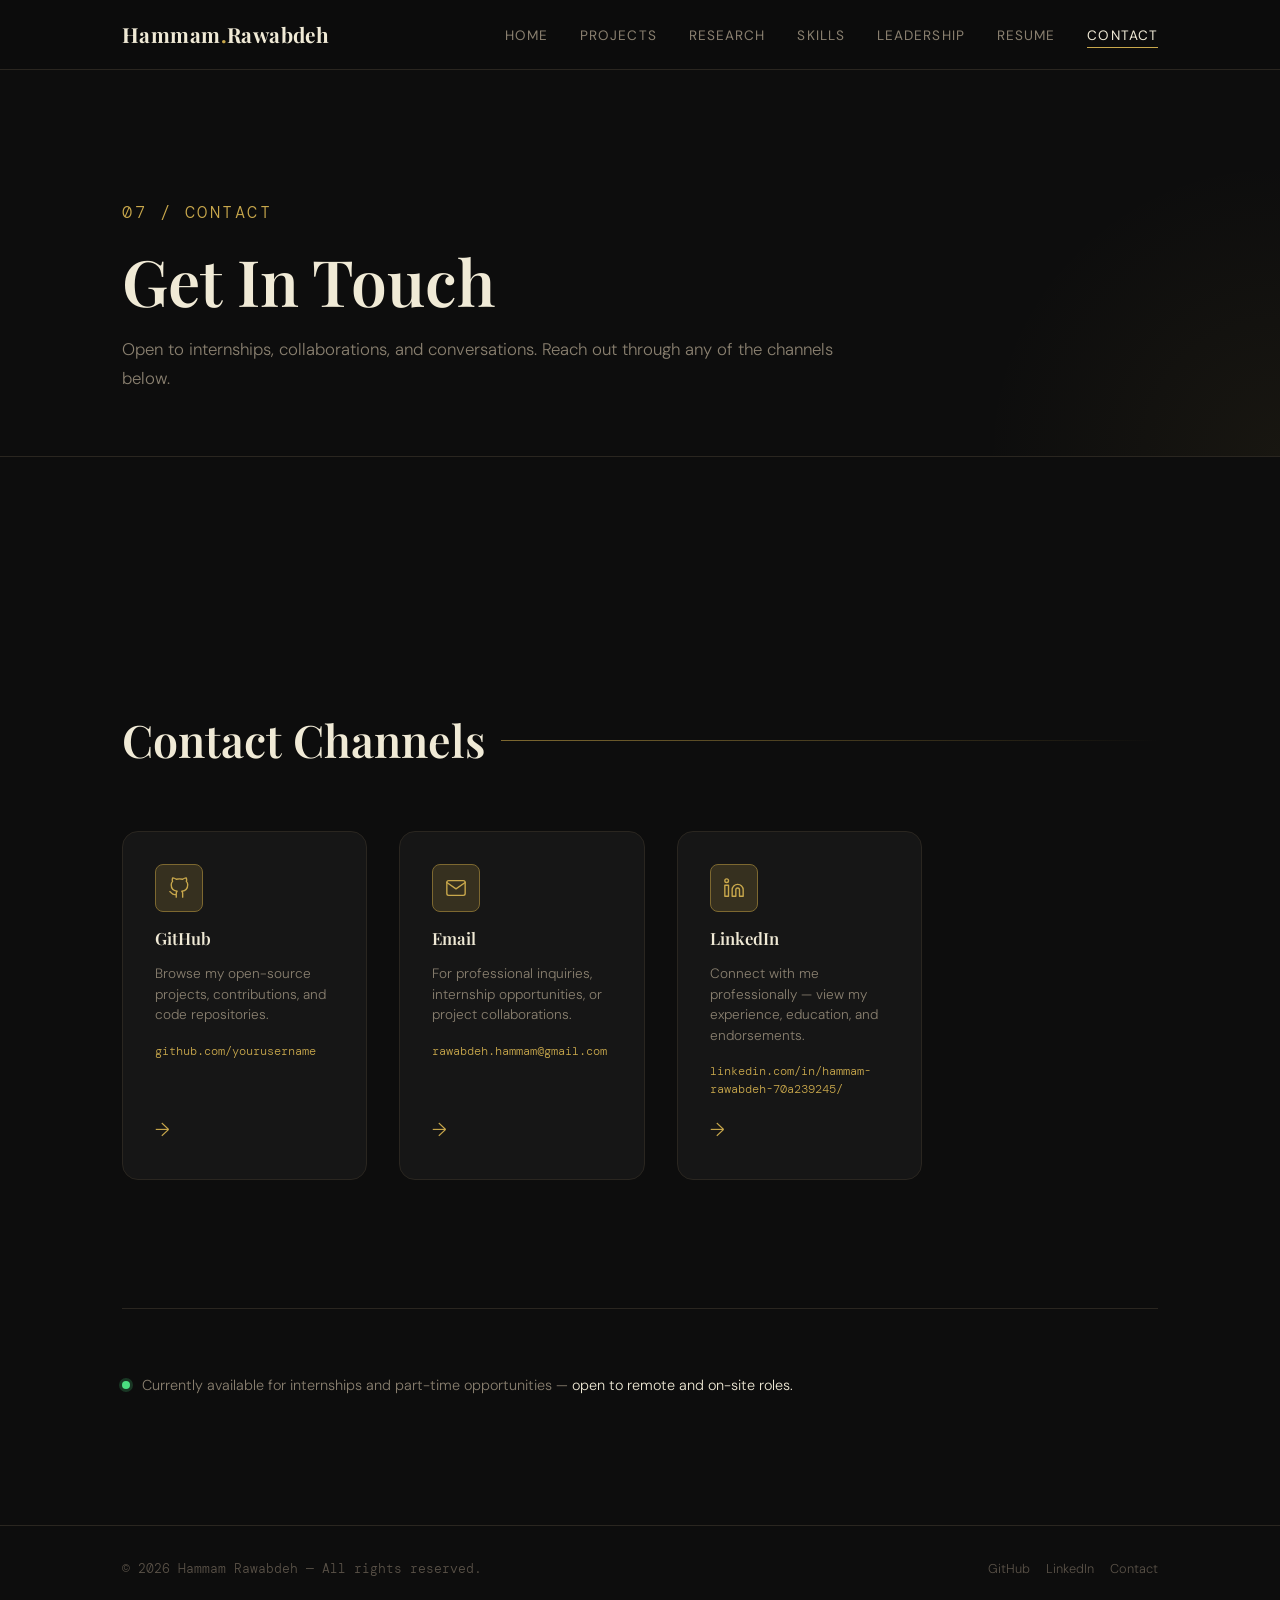
==== contact.html @ f1d35448 "the initial website with place holders" ====
<!DOCTYPE html>
<html lang="en">
<head>
  <!-- ============================================================
       contact.html — Contact Page
       Displays links to GitHub, Email, and LinkedIn using
       styled card components with SVG icons.
       ============================================================ -->
  <meta charset="UTF-8" />
  <meta name="viewport" content="width=device-width, initial-scale=1.0" />
  <meta name="description" content="Contact [Hammam Rawabdeh] — GitHub, Email, LinkedIn." />
  <title>Contact — Hammam Rawabdeh</title>

  <link rel="stylesheet" href="css/styles.css" />
</head>
<body>

  <div id="progress-bar" aria-hidden="true"></div>

  <!-- ============================================================
       NAVIGATION BAR
       ============================================================ -->
  <nav class="navbar" role="navigation" aria-label="Main navigation">
    <div class="container">
        <a href="index.html" class="nav-logo">Hammam<span>.</span>Rawabdeh</a>
      <ul class="nav-links" role="list">
        <li><a href="index.html">Home</a></li>
        <li><a href="projects.html">Projects</a></li>
        <li><a href="research.html">Research</a></li>
        <li><a href="skills.html">Skills</a></li>
        <li><a href="leadership.html">Leadership</a></li>
        <li><a href="resume.html">Resume</a></li>
        <li><a href="contact.html">Contact</a></li>
      </ul>
      <button class="nav-toggle" aria-label="Toggle navigation menu" aria-expanded="false">
        <span></span><span></span><span></span>
      </button>
    </div>
  </nav>

  <main>

    <!-- ----------------------------------------------------------
         PAGE HERO BANNER
    ---------------------------------------------------------- -->
    <header class="page-hero">
      <div class="container">
        <p class="label fade-in">07 / Contact</p>
        <h1 class="fade-in">Get In Touch</h1>
        <p class="fade-in">
          Open to internships, collaborations, and conversations.
          Reach out through any of the channels below.
        </p>
      </div>
    </header>

    <!-- ----------------------------------------------------------
         CONTACT LINKS SECTION
         Each platform is a styled card link (.contact-card).
         Cards include: icon, name, description, and arrow indicator.
    ---------------------------------------------------------- -->
    <section class="page-section" aria-labelledby="contact-heading">
      <div class="container">

        <div class="section-heading">
          <h2 id="contact-heading">Contact Channels</h2>
        </div>

        <div class="contact-grid">

          <!-- ================================================
               GITHUB CARD
               Replace href with your GitHub profile URL.
               ================================================ -->
          <a
            href="https://github.com/yourusername"
            class="contact-card fade-in"
            aria-label="Visit my GitHub profile"
            target="_blank"
            rel="noopener noreferrer"
          >
            <!-- GitHub SVG Icon -->
            <div class="contact-icon" aria-hidden="true">
              <svg width="22" height="22" viewBox="0 0 24 24" fill="none" stroke="currentColor" stroke-width="1.5" stroke-linecap="round" stroke-linejoin="round">
                <path d="M9 19c-5 1.5-5-2.5-7-3m14 6v-3.87a3.37 3.37 0 00-.94-2.61c3.14-.35 6.44-1.54 6.44-7A5.44 5.44 0 0020 4.77 5.07 5.07 0 0019.91 1S18.73.65 16 2.48a13.38 13.38 0 00-7 0C6.27.65 5.09 1 5.09 1A5.07 5.07 0 005 4.77a5.44 5.44 0 00-1.5 3.78c0 5.42 3.3 6.61 6.44 7A3.37 3.37 0 009 18.13V22"/>
              </svg>
            </div>

            <h3>GitHub</h3>
            <p>Browse my open-source projects, contributions, and code repositories.</p>
            <p style="font-family: var(--font-mono); font-size: 0.75rem; color: var(--color-accent);">
              github.com/yourusername
            </p>

            <!-- Arrow indicator -->
            <div class="contact-arrow" aria-hidden="true">→</div>

          </a>
          <!-- END GITHUB CARD -->

          <!-- ================================================
               EMAIL CARD
               Replace href with your actual email address.
               ================================================ -->
          <a
            href="mailto:rawabdeh.hammam@gmail.com"
            class="contact-card fade-in"
            aria-label="Send me an email"
          >
            <!-- Email SVG Icon -->
            <div class="contact-icon" aria-hidden="true">
              <svg width="22" height="22" viewBox="0 0 24 24" fill="none" stroke="currentColor" stroke-width="1.5" stroke-linecap="round" stroke-linejoin="round">
                <path d="M4 4h16c1.1 0 2 .9 2 2v12c0 1.1-.9 2-2 2H4c-1.1 0-2-.9-2-2V6c0-1.1.9-2 2-2z"/>
                <polyline points="22,6 12,13 2,6"/>
              </svg>
            </div>

            <h3>Email</h3>
            <p>For professional inquiries, internship opportunities, or project collaborations.</p>
            <p style="font-family: var(--font-mono); font-size: 0.75rem; color: var(--color-accent);">
                rawabdeh.hammam@gmail.com
            </p>

            <div class="contact-arrow" aria-hidden="true">→</div>

          </a>
          <!-- END EMAIL CARD -->

          <!-- ================================================
               LINKEDIN CARD
               Replace href with your LinkedIn profile URL.
               ================================================ -->
          <a
            href="https://www.linkedin.com/in/hammam-rawabdeh-70a239245/"
            class="contact-card fade-in"
            aria-label="Visit my LinkedIn profile"
            target="_blank"
            rel="noopener noreferrer"
          >
            <!-- LinkedIn SVG Icon -->
            <div class="contact-icon" aria-hidden="true">
              <svg width="22" height="22" viewBox="0 0 24 24" fill="none" stroke="currentColor" stroke-width="1.5" stroke-linecap="round" stroke-linejoin="round">
                <path d="M16 8a6 6 0 016 6v7h-4v-7a2 2 0 00-2-2 2 2 0 00-2 2v7h-4v-7a6 6 0 016-6z"/>
                <rect x="2" y="9" width="4" height="12"/>
                <circle cx="4" cy="4" r="2"/>
              </svg>
            </div>

            <h3>LinkedIn</h3>
            <p>Connect with me professionally — view my experience, education, and endorsements.</p>
            <p style="font-family: var(--font-mono); font-size: 0.75rem; color: var(--color-accent);">
                linkedin.com/in/hammam-rawabdeh-70a239245/
            </p>

            <div class="contact-arrow" aria-hidden="true">→</div>

          </a>
          <!-- END LINKEDIN CARD -->

        </div>
        <!-- END contact-grid -->

        <!-- ----------------------------------------------------------
             AVAILABILITY NOTE
             A brief status note below the contact cards.
        ---------------------------------------------------------- -->
        <div style="margin-top: var(--space-xxl); padding-top: var(--space-xl); border-top: var(--border);">
          <div class="fade-in" style="display:flex; align-items:center; gap: 0.75rem;">
            <!-- Green availability dot -->
            <span style="
              display: inline-block;
              width: 8px; height: 8px;
              border-radius: 50%;
              background: #4ade80;
              box-shadow: 0 0 0 3px rgba(74,222,128,.2);
            " aria-hidden="true"></span>
            <p style="max-width: none; margin: 0; color: var(--color-text-muted); font-size: 0.9rem;">
              Currently available for internships and part-time opportunities —
              <span style="color: var(--color-text);">open to remote and on-site roles.</span>
            </p>
          </div>
        </div>

      </div>
    </section>

  </main>

  <!-- ============================================================
       FOOTER
       ============================================================ -->
  <footer class="footer" role="contentinfo">
    <div class="container">
        <p class="footer-copy">&copy; <span class="footer-year"></span> Hammam Rawabdeh — All rights reserved.</p>
      <nav class="footer-links" aria-label="Footer navigation">
        <a href="https://github.com/yourusername" target="_blank" rel="noopener noreferrer">GitHub</a>
        <a href="https://www.linkedin.com/in/hammam-rawabdeh-70a239245/" target="_blank" rel="noopener noreferrer">LinkedIn</a>
        <a href="contact.html">Contact</a>
      </nav>
    </div>
  </footer>

  <script src="js/script.js"></script>
</body>
</html>
---- css/styles.css ----
/* ============================================================
   styles.css — Portfolio Website Stylesheet
   Aesthetic: Editorial / Refined — dark charcoal base,
   warm cream text, amber-gold accents.
   ============================================================ */

/* ----------------------------------------------------------
   1. GOOGLE FONTS IMPORT
   ---------------------------------------------------------- */
@import url('https://fonts.googleapis.com/css2?family=Playfair+Display:ital,wght@0,400;0,600;0,700;1,400&family=DM+Sans:wght@300;400;500&family=DM+Mono:wght@400;500&display=swap');

/* ----------------------------------------------------------
   2. CSS CUSTOM PROPERTIES (Design Tokens)
   ---------------------------------------------------------- */
:root {
  /* Colors */
  --color-bg:          #0d0d0d;      /* near-black background */
  --color-bg-card:     #161616;      /* slightly lighter card surface */
  --color-bg-subtle:   #1e1e1e;      /* borders, inputs, subtle panels */
  --color-text:        #f0ead6;      /* warm cream — primary text */
  --color-text-muted:  #8a8070;      /* muted warm grey */
  --color-text-dim:    #5a5248;      /* very dim text */
  --color-accent:      #c9a84c;      /* amber gold — primary accent */
  --color-accent-dim:  #7d6830;      /* dim gold for borders */
  --color-accent-glow: rgba(201,168,76,.18); /* glow effect */
  --color-white:       #ffffff;

  /* Typography */
  --font-display: 'Playfair Display', Georgia, serif;
  --font-body:    'DM Sans', sans-serif;
  --font-mono:    'DM Mono', 'Courier New', monospace;

  /* Spacing scale */
  --space-xs:  0.25rem;
  --space-sm:  0.5rem;
  --space-md:  1rem;
  --space-lg:  2rem;
  --space-xl:  4rem;
  --space-xxl: 8rem;

  /* Borders */
  --radius-sm:  4px;
  --radius-md:  8px;
  --radius-lg:  16px;
  --border:     1px solid #2a2620;

  /* Transitions */
  --transition: 0.25s ease;
  --transition-slow: 0.5s ease;

  /* Layout */
  --max-width: 1100px;
  --nav-height: 70px;
}

/* ----------------------------------------------------------
   3. RESET & BASE
   ---------------------------------------------------------- */
*, *::before, *::after {
  box-sizing: border-box;
  margin: 0;
  padding: 0;
}

html {
  scroll-behavior: smooth;
  font-size: 16px;
}

body {
  background-color: var(--color-bg);
  color: var(--color-text);
  font-family: var(--font-body);
  font-weight: 300;
  line-height: 1.7;
  -webkit-font-smoothing: antialiased;
  min-height: 100vh;
  display: flex;
  flex-direction: column;
}

/* Links */
a {
  color: var(--color-accent);
  text-decoration: none;
  transition: color var(--transition);
}
a:hover {
  color: var(--color-text);
}

/* Images */
img {
  max-width: 100%;
  display: block;
}

/* Lists */
ul, ol {
  list-style: none;
}

/* ----------------------------------------------------------
   4. TYPOGRAPHY UTILITIES
   ---------------------------------------------------------- */
h1, h2, h3, h4 {
  font-family: var(--font-display);
  font-weight: 600;
  line-height: 1.2;
  color: var(--color-text);
}

h1 { font-size: clamp(2.5rem, 5vw, 4.5rem); }
h2 { font-size: clamp(1.8rem, 3.5vw, 2.8rem); }
h3 { font-size: clamp(1.2rem, 2vw, 1.6rem); }
h4 { font-size: 1.1rem; }

p {
  color: var(--color-text-muted);
  max-width: 65ch;
}

/* Section-level heading with decorative line */
.section-heading {
  display: flex;
  align-items: center;
  gap: var(--space-md);
  margin-bottom: var(--space-xl);
}
.section-heading h2 {
  white-space: nowrap;
}
.section-heading::after {
  content: '';
  flex: 1;
  height: 1px;
  background: linear-gradient(to right, var(--color-accent-dim), transparent);
}

/* Mono label */
.label {
  font-family: var(--font-mono);
  font-size: 0.75rem;
  letter-spacing: 0.15em;
  text-transform: uppercase;
  color: var(--color-accent);
}

/* ----------------------------------------------------------
   5. LAYOUT UTILITIES
   ---------------------------------------------------------- */
.container {
  width: 100%;
  max-width: var(--max-width);
  margin: 0 auto;
  padding: 0 var(--space-lg);
}

main {
  flex: 1;
  padding-top: var(--nav-height); /* offset for fixed nav */
}

.page-section {
  padding: var(--space-xxl) 0;
}

/* ----------------------------------------------------------
   6. NAVIGATION BAR
   ---------------------------------------------------------- */
.navbar {
  position: fixed;
  top: 0;
  left: 0;
  right: 0;
  height: var(--nav-height);
  z-index: 1000;
  background: rgba(13,13,13,0.85);
  backdrop-filter: blur(16px);
  -webkit-backdrop-filter: blur(16px);
  border-bottom: var(--border);
  transition: background var(--transition);
}

.navbar .container {
  height: 100%;
  display: flex;
  align-items: center;
  justify-content: space-between;
}

/* Logo / Name */
.nav-logo {
  font-family: var(--font-display);
  font-size: 1.3rem;
  font-weight: 700;
  color: var(--color-text) !important;
  letter-spacing: 0.02em;
}
.nav-logo span {
  color: var(--color-accent);
}

/* Nav links list */
.nav-links {
  display: flex;
  align-items: center;
  gap: var(--space-lg);
}

.nav-links a {
  font-size: 0.85rem;
  font-weight: 400;
  letter-spacing: 0.08em;
  text-transform: uppercase;
  color: var(--color-text-muted);
  position: relative;
  padding-bottom: 2px;
  transition: color var(--transition);
}
.nav-links a::after {
  content: '';
  position: absolute;
  bottom: -2px;
  left: 0;
  width: 0;
  height: 1px;
  background: var(--color-accent);
  transition: width var(--transition);
}
.nav-links a:hover,
.nav-links a.active {
  color: var(--color-text);
}
.nav-links a:hover::after,
.nav-links a.active::after {
  width: 100%;
}

/* Hamburger (mobile) */
.nav-toggle {
  display: none;
  flex-direction: column;
  gap: 5px;
  cursor: pointer;
  padding: 4px;
  background: none;
  border: none;
}
.nav-toggle span {
  display: block;
  width: 24px;
  height: 1.5px;
  background: var(--color-text);
  transition: all var(--transition);
}
.nav-toggle.open span:nth-child(1) { transform: translateY(6.5px) rotate(45deg); }
.nav-toggle.open span:nth-child(2) { opacity: 0; }
.nav-toggle.open span:nth-child(3) { transform: translateY(-6.5px) rotate(-45deg); }

/* ----------------------------------------------------------
   7. FOOTER
   ---------------------------------------------------------- */
.footer {
  border-top: var(--border);
  padding: var(--space-lg) 0;
  background: var(--color-bg);
}

.footer .container {
  display: flex;
  align-items: center;
  justify-content: space-between;
  flex-wrap: wrap;
  gap: var(--space-md);
}

.footer-copy {
  font-size: 0.8rem;
  color: var(--color-text-dim);
  font-family: var(--font-mono);
}

.footer-links {
  display: flex;
  gap: var(--space-md);
}
.footer-links a {
  font-size: 0.8rem;
  color: var(--color-text-dim);
  transition: color var(--transition);
}
.footer-links a:hover {
  color: var(--color-accent);
}

/* ----------------------------------------------------------
   8. BUTTONS
   ---------------------------------------------------------- */
.btn {
  display: inline-flex;
  align-items: center;
  gap: 0.5rem;
  padding: 0.75rem 1.75rem;
  border-radius: var(--radius-sm);
  font-family: var(--font-body);
  font-size: 0.85rem;
  font-weight: 500;
  letter-spacing: 0.06em;
  text-transform: uppercase;
  cursor: pointer;
  transition: all var(--transition);
  border: 1px solid transparent;
  text-decoration: none;
}

/* Primary: filled gold */
.btn-primary {
  background: var(--color-accent);
  color: var(--color-bg);
  border-color: var(--color-accent);
}
.btn-primary:hover {
  background: transparent;
  color: var(--color-accent);
}

/* Secondary: outlined */
.btn-secondary {
  background: transparent;
  color: var(--color-text);
  border-color: #3a3530;
}
.btn-secondary:hover {
  border-color: var(--color-accent);
  color: var(--color-accent);
}

/* Ghost */
.btn-ghost {
  background: transparent;
  color: var(--color-accent);
  border-color: var(--color-accent-dim);
}
.btn-ghost:hover {
  background: var(--color-accent-glow);
  border-color: var(--color-accent);
}

/* ----------------------------------------------------------
   9. CARDS (shared project / experience card style)
   ---------------------------------------------------------- */
.card {
  background: var(--color-bg-card);
  border: var(--border);
  border-radius: var(--radius-lg);
  overflow: hidden;
  transition: border-color var(--transition), transform var(--transition);
}
.card:hover {
  border-color: var(--color-accent-dim);
  transform: translateY(-4px);
}

.card-body {
  padding: var(--space-lg);
}

/* ----------------------------------------------------------
   10. PAGE-SPECIFIC: HOME (index.html)
   ---------------------------------------------------------- */

/* Hero section */
.hero {
  min-height: calc(100vh - var(--nav-height));
  display: flex;
  align-items: center;
  position: relative;
  overflow: hidden;
}

/* Decorative background grid lines */
.hero::before {
  content: '';
  position: absolute;
  inset: 0;
  background-image:
    linear-gradient(rgba(201,168,76,.04) 1px, transparent 1px),
    linear-gradient(90deg, rgba(201,168,76,.04) 1px, transparent 1px);
  background-size: 60px 60px;
  pointer-events: none;
}

/* Radial glow behind name */
.hero::after {
  content: '';
  position: absolute;
  top: 30%;
  left: 50%;
  transform: translate(-50%, -50%);
  width: 600px;
  height: 600px;
  background: radial-gradient(circle, rgba(201,168,76,.07) 0%, transparent 70%);
  pointer-events: none;
}

.hero-content {
  position: relative;
  z-index: 1;
}

.hero-eyebrow {
  display: flex;
  align-items: center;
  gap: var(--space-md);
  margin-bottom: var(--space-lg);
}
.hero-eyebrow::before {
  content: '';
  display: block;
  width: 40px;
  height: 1px;
  background: var(--color-accent);
}

.hero-name {
  margin-bottom: var(--space-sm);
  letter-spacing: -0.02em;
}
/* Gold highlight on first name */
.hero-name .highlight {
  color: var(--color-accent);
  font-style: italic;
}

.hero-title {
  font-family: var(--font-body);
  font-size: clamp(1rem, 2vw, 1.25rem);
  font-weight: 300;
  color: var(--color-text-muted);
  margin-bottom: var(--space-sm);
}

.hero-meta {
  font-family: var(--font-mono);
  font-size: 0.8rem;
  color: var(--color-text-dim);
  letter-spacing: 0.05em;
  margin-bottom: var(--space-xl);
}
.hero-meta span {
  color: var(--color-accent-dim);
  margin: 0 0.5rem;
}

.hero-intro {
  margin-bottom: var(--space-xl);
  max-width: 50ch;
  font-size: 1.05rem;
  line-height: 1.8;
}

.hero-buttons {
  display: flex;
  flex-wrap: wrap;
  gap: var(--space-md);
}

/* Floating accent number */
.hero-number {
  position: absolute;
  right: 0;
  top: 50%;
  transform: translateY(-50%);
  font-family: var(--font-display);
  font-size: clamp(120px, 20vw, 220px);
  font-weight: 700;
  color: transparent;
  -webkit-text-stroke: 1px rgba(201,168,76,.08);
  user-select: none;
  pointer-events: none;
  line-height: 1;
}

/* ----------------------------------------------------------
   11. PAGE-SPECIFIC: PROJECTS (projects.html)
   ---------------------------------------------------------- */

.projects-grid {
  display: grid;
  grid-template-columns: repeat(auto-fill, minmax(320px, 1fr));
  gap: var(--space-lg);
}

/* Project card image */
.project-card .card-image {
  width: 100%;
  height: 200px;
  object-fit: cover;
  background: var(--color-bg-subtle);
  display: flex;
  align-items: center;
  justify-content: center;
  color: var(--color-text-dim);
  font-family: var(--font-mono);
  font-size: 0.75rem;
  letter-spacing: 0.1em;
}

/* Image placeholder when no image */
.project-card .img-placeholder {
  width: 100%;
  height: 200px;
  background: linear-gradient(135deg, #1a1a1a, #222);
  display: flex;
  align-items: center;
  justify-content: center;
  color: var(--color-text-dim);
  font-family: var(--font-mono);
  font-size: 0.7rem;
  letter-spacing: 0.1em;
  border-bottom: var(--border);
}

.project-card .card-body {
  display: flex;
  flex-direction: column;
  gap: var(--space-md);
}

.project-title {
  font-family: var(--font-display);
  font-size: 1.3rem;
  font-weight: 600;
}

.project-desc {
  font-size: 0.9rem;
  line-height: 1.7;
}

/* Tech stack chips */
.tech-stack {
  display: flex;
  flex-wrap: wrap;
  gap: var(--space-sm);
}
.tech-chip {
  font-family: var(--font-mono);
  font-size: 0.7rem;
  letter-spacing: 0.05em;
  padding: 3px 10px;
  background: var(--color-bg-subtle);
  border: 1px solid #2a2620;
  border-radius: 100px;
  color: var(--color-accent);
}

/* Video embed */
.project-video {
  width: 100%;
  aspect-ratio: 16/9;
  border-radius: var(--radius-md);
  overflow: hidden;
  border: var(--border);
}
.project-video iframe {
  width: 100%;
  height: 100%;
  border: none;
}

/* ----------------------------------------------------------
   12. PAGE-SPECIFIC: RESEARCH (research.html)
   ---------------------------------------------------------- */
.coming-soon-wrap {
  display: flex;
  flex-direction: column;
  align-items: center;
  justify-content: center;
  min-height: 60vh;
  text-align: center;
  gap: var(--space-lg);
}

.coming-soon-icon {
  font-size: 3rem;
  opacity: 0.3;
}

.coming-soon-wrap h2 {
  font-style: italic;
  color: var(--color-text-muted);
}

/* ----------------------------------------------------------
   13. PAGE-SPECIFIC: SKILLS (skills.html)
   ---------------------------------------------------------- */
.skills-grid {
  display: grid;
  grid-template-columns: repeat(auto-fill, minmax(280px, 1fr));
  gap: var(--space-lg);
}

/* Skill category card */
.skill-card {
  background: var(--color-bg-card);
  border: var(--border);
  border-radius: var(--radius-lg);
  padding: var(--space-lg);
  transition: border-color var(--transition);
}
.skill-card:hover {
  border-color: var(--color-accent-dim);
}

.skill-card-header {
  display: flex;
  align-items: center;
  gap: var(--space-sm);
  margin-bottom: var(--space-lg);
}
.skill-icon {
  width: 36px;
  height: 36px;
  background: var(--color-accent-glow);
  border: 1px solid var(--color-accent-dim);
  border-radius: var(--radius-sm);
  display: flex;
  align-items: center;
  justify-content: center;
  font-size: 1rem;
}
.skill-card h3 {
  font-size: 1rem;
  font-weight: 600;
  letter-spacing: 0.05em;
  text-transform: uppercase;
  font-family: var(--font-mono);
  color: var(--color-text);
}

/* Description list for skills */
.skills-dl dt {
  font-weight: 500;
  color: var(--color-text);
  font-size: 0.9rem;
  margin-top: var(--space-md);
}
.skills-dl dd {
  font-size: 0.8rem;
  color: var(--color-text-muted);
  padding-left: var(--space-md);
  border-left: 2px solid var(--color-accent-dim);
  margin-left: 0;
  margin-top: 2px;
  line-height: 1.5;
}

/* Certifications section */
.certs-section {
  margin-top: var(--space-xxl);
}

.certs-dl {
  display: grid;
  grid-template-columns: repeat(auto-fill, minmax(260px, 1fr));
  gap: var(--space-lg);
}
.certs-dl dt {
  font-family: var(--font-display);
  font-size: 1rem;
  color: var(--color-text);
  margin-bottom: var(--space-sm);
}
.certs-dl dd {
  margin: 0;
}
.cert-img {
  width: 100%;
  height: 160px;
  object-fit: cover;
  border-radius: var(--radius-md);
  border: var(--border);
  background: var(--color-bg-subtle);
  display: flex;
  align-items: center;
  justify-content: center;
  color: var(--color-text-dim);
  font-family: var(--font-mono);
  font-size: 0.7rem;
}

/* Cert image placeholder */
.cert-placeholder {
  width: 100%;
  height: 160px;
  background: var(--color-bg-subtle);
  border: var(--border);
  border-radius: var(--radius-md);
  display: flex;
  align-items: center;
  justify-content: center;
  color: var(--color-text-dim);
  font-family: var(--font-mono);
  font-size: 0.7rem;
  letter-spacing: 0.08em;
}

/* ----------------------------------------------------------
   14. PAGE-SPECIFIC: LEADERSHIP (leadership.html)
   ---------------------------------------------------------- */
.timeline {
  display: flex;
  flex-direction: column;
  gap: 0;
  position: relative;
  padding-left: 40px;
}

/* Vertical line */
.timeline::before {
  content: '';
  position: absolute;
  left: 7px;
  top: 8px;
  bottom: 8px;
  width: 1px;
  background: linear-gradient(to bottom, var(--color-accent), transparent);
}

.timeline-item {
  position: relative;
  padding-bottom: var(--space-xl);
}

/* Dot on the line */
.timeline-item::before {
  content: '';
  position: absolute;
  left: -36px;
  top: 8px;
  width: 10px;
  height: 10px;
  border-radius: 50%;
  background: var(--color-accent);
  border: 2px solid var(--color-bg);
  box-shadow: 0 0 0 2px var(--color-accent-dim);
}

.timeline-header {
  display: flex;
  flex-wrap: wrap;
  align-items: baseline;
  gap: var(--space-sm) var(--space-lg);
  margin-bottom: var(--space-sm);
}

.timeline-role {
  font-family: var(--font-display);
  font-size: 1.2rem;
  font-weight: 600;
}
.timeline-org {
  font-family: var(--font-mono);
  font-size: 0.75rem;
  color: var(--color-accent);
  letter-spacing: 0.08em;
}

.timeline-desc {
  font-size: 0.9rem;
  margin-bottom: var(--space-md);
}

.timeline-achievements {
  padding-left: var(--space-md);
}
.timeline-achievements li {
  font-size: 0.85rem;
  color: var(--color-text-muted);
  padding: 4px 0 4px var(--space-md);
  border-left: 2px solid var(--color-accent-dim);
  margin-bottom: var(--space-sm);
  position: relative;
}
.timeline-achievements li::before {
  content: '→';
  position: absolute;
  left: -14px;
  color: var(--color-accent);
  font-size: 0.7rem;
}

/* ----------------------------------------------------------
   15. PAGE-SPECIFIC: RESUME (resume.html)
   ---------------------------------------------------------- */
.resume-wrap {
  display: flex;
  flex-direction: column;
  align-items: center;
  justify-content: center;
  min-height: 60vh;
  text-align: center;
  gap: var(--space-lg);
}
.resume-wrap p {
  max-width: 45ch;
  text-align: center;
  margin: 0 auto;
}
.resume-icon {
  font-size: 4rem;
  opacity: 0.15;
  font-family: var(--font-mono);
  letter-spacing: -0.05em;
}

/* ----------------------------------------------------------
   16. PAGE-SPECIFIC: CONTACT (contact.html)
   ---------------------------------------------------------- */
.contact-grid {
  display: grid;
  grid-template-columns: repeat(auto-fill, minmax(240px, 1fr));
  gap: var(--space-lg);
  max-width: 800px;
}

.contact-card {
  background: var(--color-bg-card);
  border: var(--border);
  border-radius: var(--radius-lg);
  padding: var(--space-lg);
  display: flex;
  flex-direction: column;
  gap: var(--space-md);
  transition: border-color var(--transition), transform var(--transition);
  text-decoration: none;
}
.contact-card:hover {
  border-color: var(--color-accent);
  transform: translateY(-4px);
  color: inherit;
}

.contact-icon {
  width: 48px;
  height: 48px;
  border-radius: var(--radius-md);
  background: var(--color-accent-glow);
  border: 1px solid var(--color-accent-dim);
  display: flex;
  align-items: center;
  justify-content: center;
  font-size: 1.3rem;
}
.contact-card h3 {
  font-size: 1.05rem;
  font-family: var(--font-display);
}
.contact-card p {
  font-size: 0.85rem;
  max-width: none;
  line-height: 1.5;
}
.contact-arrow {
  font-size: 1.2rem;
  color: var(--color-accent);
  margin-top: auto;
  transition: transform var(--transition);
}
.contact-card:hover .contact-arrow {
  transform: translateX(4px);
}

/* ----------------------------------------------------------
   17. FADE-IN ANIMATION
   Used by JavaScript on page load (class added by JS)
   ---------------------------------------------------------- */
.fade-in {
  opacity: 0;
  transform: translateY(24px);
  transition: opacity 0.7s ease, transform 0.7s ease;
}
.fade-in.visible {
  opacity: 1;
  transform: translateY(0);
}

/* Stagger delays (applied by JS or directly) */
.fade-in:nth-child(1) { transition-delay: 0.0s; }
.fade-in:nth-child(2) { transition-delay: 0.1s; }
.fade-in:nth-child(3) { transition-delay: 0.2s; }
.fade-in:nth-child(4) { transition-delay: 0.3s; }
.fade-in:nth-child(5) { transition-delay: 0.4s; }
.fade-in:nth-child(6) { transition-delay: 0.5s; }

/* ----------------------------------------------------------
   18. PAGE HERO BANNER (used on inner pages)
   ---------------------------------------------------------- */
.page-hero {
  padding: var(--space-xxl) 0 var(--space-xl);
  border-bottom: var(--border);
  margin-bottom: var(--space-xxl);
  position: relative;
  overflow: hidden;
}
.page-hero::before {
  content: '';
  position: absolute;
  bottom: 0;
  right: 0;
  width: 300px;
  height: 300px;
  background: radial-gradient(circle at bottom right, rgba(201,168,76,.06), transparent 70%);
  pointer-events: none;
}
.page-hero .label {
  margin-bottom: var(--space-md);
}
.page-hero h1 {
  margin-bottom: var(--space-md);
}
.page-hero p {
  font-size: 1.05rem;
}

/* ----------------------------------------------------------
   19. SCROLL PROGRESS BAR
   ---------------------------------------------------------- */
#progress-bar {
  position: fixed;
  top: var(--nav-height);
  left: 0;
  height: 2px;
  width: 0%;
  background: var(--color-accent);
  z-index: 999;
  transition: width 0.1s linear;
}

/* ----------------------------------------------------------
   20. RESPONSIVE — TABLET (max 900px)
   ---------------------------------------------------------- */
@media (max-width: 900px) {
  .hero-number { display: none; }

  .projects-grid {
    grid-template-columns: 1fr 1fr;
  }
}

/* ----------------------------------------------------------
   21. RESPONSIVE — MOBILE (max 640px)
   ---------------------------------------------------------- */
@media (max-width: 640px) {
  :root {
    --space-xxl: 4rem;
    --space-xl: 2.5rem;
  }

  /* Mobile nav — links hidden until toggled */
  .nav-links {
    display: none;
    position: absolute;
    top: var(--nav-height);
    left: 0;
    right: 0;
    background: var(--color-bg);
    border-bottom: var(--border);
    flex-direction: column;
    padding: var(--space-lg);
    gap: var(--space-lg);
    align-items: flex-start;
  }
  .nav-links.open {
    display: flex;
  }

  .nav-toggle {
    display: flex;
  }

  .projects-grid {
    grid-template-columns: 1fr;
  }

  .skills-grid {
    grid-template-columns: 1fr;
  }

  .contact-grid {
    grid-template-columns: 1fr;
  }

  .hero-buttons {
    flex-direction: column;
    align-items: flex-start;
  }

  .timeline {
    padding-left: 24px;
  }
  .timeline-item::before {
    left: -20px;
  }

  .footer .container {
    flex-direction: column;
    text-align: center;
  }
}
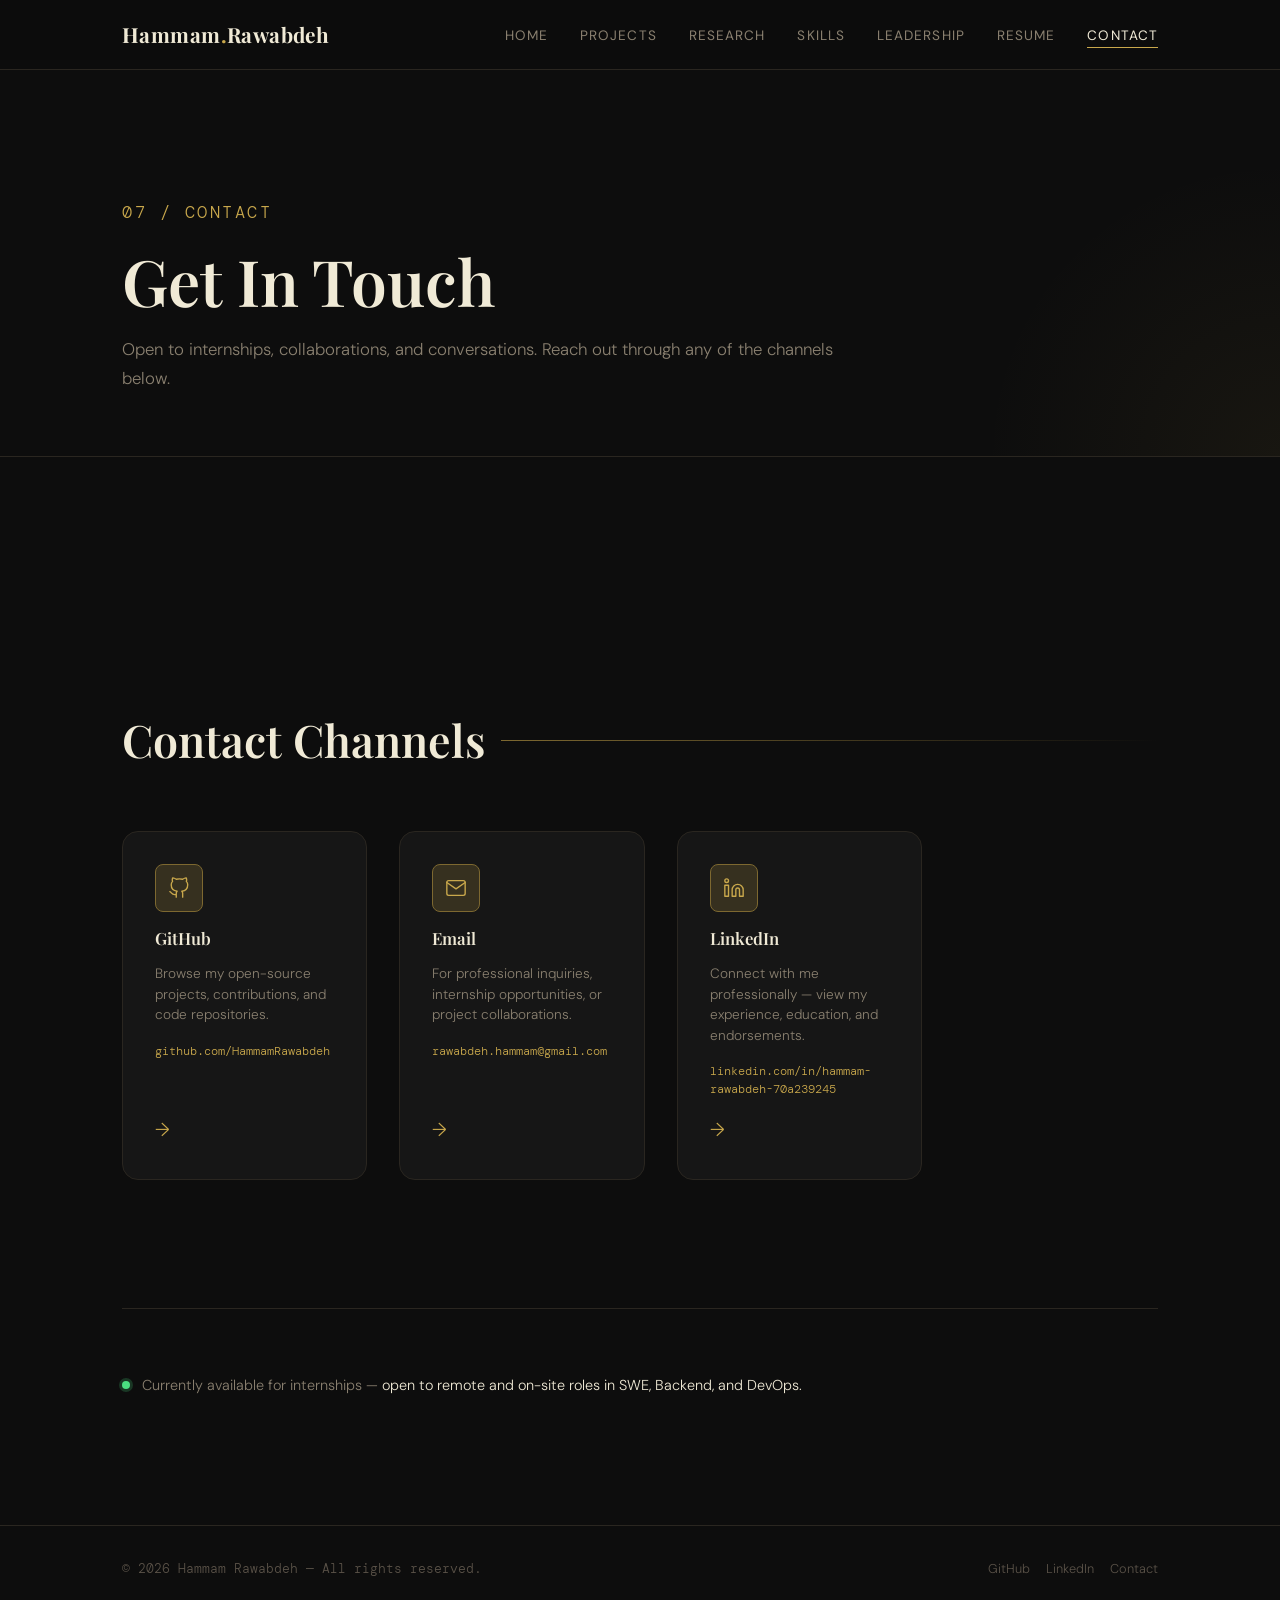
==== commit af0d44cb: "add real content & cleaned the code" ====
--- a/contact.html
+++ b/contact.html
@@ -1,15 +1,16 @@
 <!DOCTYPE html>
 <html lang="en">
 <head>
-  <!-- ============================================================
-       contact.html — Contact Page
-       Displays links to GitHub, Email, and LinkedIn using
-       styled card components with SVG icons.
-       ============================================================ -->
   <meta charset="UTF-8" />
   <meta name="viewport" content="width=device-width, initial-scale=1.0" />
-  <meta name="description" content="Contact [Hammam Rawabdeh] — GitHub, Email, LinkedIn." />
+  <meta name="description" content="Contact Hammam Rawabdeh — GitHub, Email, LinkedIn." />
+  <meta name="theme-color" content="#0d0d0d" />
+
   <title>Contact — Hammam Rawabdeh</title>
+
+  <link rel="preconnect" href="https://fonts.googleapis.com" />
+  <link rel="preconnect" href="https://fonts.gstatic.com" crossorigin />
+  <link rel="stylesheet" href="https://fonts.googleapis.com/css2?family=Playfair+Display:ital,wght@0,400;0,600;0,700;1,400&family=DM+Sans:wght@300;400;500&family=DM+Mono:wght@400;500&display=swap" />
 
   <link rel="stylesheet" href="css/styles.css" />
 </head>
@@ -17,12 +18,9 @@
 
   <div id="progress-bar" aria-hidden="true"></div>
 
-  <!-- ============================================================
-       NAVIGATION BAR
-       ============================================================ -->
   <nav class="navbar" role="navigation" aria-label="Main navigation">
     <div class="container">
-        <a href="index.html" class="nav-logo">Hammam<span>.</span>Rawabdeh</a>
+      <a href="index.html" class="nav-logo">Hammam<span>.</span>Rawabdeh</a>
       <ul class="nav-links" role="list">
         <li><a href="index.html">Home</a></li>
         <li><a href="projects.html">Projects</a></li>
@@ -30,7 +28,7 @@
         <li><a href="skills.html">Skills</a></li>
         <li><a href="leadership.html">Leadership</a></li>
         <li><a href="resume.html">Resume</a></li>
-        <li><a href="contact.html">Contact</a></li>
+        <li><a href="contact.html" class="active" aria-current="page">Contact</a></li>
       </ul>
       <button class="nav-toggle" aria-label="Toggle navigation menu" aria-expanded="false">
         <span></span><span></span><span></span>
@@ -40,9 +38,6 @@
 
   <main>
 
-    <!-- ----------------------------------------------------------
-         PAGE HERO BANNER
-    ---------------------------------------------------------- -->
     <header class="page-hero">
       <div class="container">
         <p class="label fade-in">07 / Contact</p>
@@ -54,11 +49,6 @@
       </div>
     </header>
 
-    <!-- ----------------------------------------------------------
-         CONTACT LINKS SECTION
-         Each platform is a styled card link (.contact-card).
-         Cards include: icon, name, description, and arrow indicator.
-    ---------------------------------------------------------- -->
     <section class="page-section" aria-labelledby="contact-heading">
       <div class="container">
 
@@ -68,115 +58,70 @@
 
         <div class="contact-grid">
 
-          <!-- ================================================
-               GITHUB CARD
-               Replace href with your GitHub profile URL.
-               ================================================ -->
-          <a
-            href="https://github.com/yourusername"
-            class="contact-card fade-in"
-            aria-label="Visit my GitHub profile"
-            target="_blank"
-            rel="noopener noreferrer"
-          >
-            <!-- GitHub SVG Icon -->
+          <a href="https://github.com/HammamRawabdeh" class="contact-card fade-in" aria-label="Visit my GitHub profile (opens in new tab)" target="_blank" rel="noopener noreferrer">
             <div class="contact-icon" aria-hidden="true">
-              <svg width="22" height="22" viewBox="0 0 24 24" fill="none" stroke="currentColor" stroke-width="1.5" stroke-linecap="round" stroke-linejoin="round">
+              <svg width="22" height="22" viewBox="0 0 24 24" fill="none" stroke="currentColor" stroke-width="1.5" stroke-linecap="round" stroke-linejoin="round" focusable="false">
                 <path d="M9 19c-5 1.5-5-2.5-7-3m14 6v-3.87a3.37 3.37 0 00-.94-2.61c3.14-.35 6.44-1.54 6.44-7A5.44 5.44 0 0020 4.77 5.07 5.07 0 0019.91 1S18.73.65 16 2.48a13.38 13.38 0 00-7 0C6.27.65 5.09 1 5.09 1A5.07 5.07 0 005 4.77a5.44 5.44 0 00-1.5 3.78c0 5.42 3.3 6.61 6.44 7A3.37 3.37 0 009 18.13V22"/>
               </svg>
             </div>
-
             <h3>GitHub</h3>
             <p>Browse my open-source projects, contributions, and code repositories.</p>
             <p style="font-family: var(--font-mono); font-size: 0.75rem; color: var(--color-accent);">
-              github.com/yourusername
+              github.com/HammamRawabdeh
             </p>
+            <div class="contact-arrow" aria-hidden="true">→</div>
+          </a>
 
-            <!-- Arrow indicator -->
-            <div class="contact-arrow" aria-hidden="true">→</div>
-
-          </a>
-          <!-- END GITHUB CARD -->
-
-          <!-- ================================================
-               EMAIL CARD
-               Replace href with your actual email address.
-               ================================================ -->
-          <a
-            href="mailto:rawabdeh.hammam@gmail.com"
-            class="contact-card fade-in"
-            aria-label="Send me an email"
-          >
-            <!-- Email SVG Icon -->
+          <a href="mailto:rawabdeh.hammam@gmail.com" class="contact-card fade-in" aria-label="Send me an email">
             <div class="contact-icon" aria-hidden="true">
-              <svg width="22" height="22" viewBox="0 0 24 24" fill="none" stroke="currentColor" stroke-width="1.5" stroke-linecap="round" stroke-linejoin="round">
+              <svg width="22" height="22" viewBox="0 0 24 24" fill="none" stroke="currentColor" stroke-width="1.5" stroke-linecap="round" stroke-linejoin="round" focusable="false">
                 <path d="M4 4h16c1.1 0 2 .9 2 2v12c0 1.1-.9 2-2 2H4c-1.1 0-2-.9-2-2V6c0-1.1.9-2 2-2z"/>
                 <polyline points="22,6 12,13 2,6"/>
               </svg>
             </div>
-
             <h3>Email</h3>
             <p>For professional inquiries, internship opportunities, or project collaborations.</p>
             <p style="font-family: var(--font-mono); font-size: 0.75rem; color: var(--color-accent);">
-                rawabdeh.hammam@gmail.com
+              rawabdeh.hammam@gmail.com
             </p>
+            <div class="contact-arrow" aria-hidden="true">→</div>
+          </a>
 
-            <div class="contact-arrow" aria-hidden="true">→</div>
-
-          </a>
-          <!-- END EMAIL CARD -->
-
-          <!-- ================================================
-               LINKEDIN CARD
-               Replace href with your LinkedIn profile URL.
-               ================================================ -->
-          <a
-            href="https://www.linkedin.com/in/hammam-rawabdeh-70a239245/"
-            class="contact-card fade-in"
-            aria-label="Visit my LinkedIn profile"
-            target="_blank"
-            rel="noopener noreferrer"
-          >
-            <!-- LinkedIn SVG Icon -->
+          <a href="https://www.linkedin.com/in/hammam-rawabdeh-70a239245/" class="contact-card fade-in" aria-label="Visit my LinkedIn profile (opens in new tab)" target="_blank" rel="noopener noreferrer">
             <div class="contact-icon" aria-hidden="true">
-              <svg width="22" height="22" viewBox="0 0 24 24" fill="none" stroke="currentColor" stroke-width="1.5" stroke-linecap="round" stroke-linejoin="round">
+              <svg width="22" height="22" viewBox="0 0 24 24" fill="none" stroke="currentColor" stroke-width="1.5" stroke-linecap="round" stroke-linejoin="round" focusable="false">
                 <path d="M16 8a6 6 0 016 6v7h-4v-7a2 2 0 00-2-2 2 2 0 00-2 2v7h-4v-7a6 6 0 016-6z"/>
                 <rect x="2" y="9" width="4" height="12"/>
                 <circle cx="4" cy="4" r="2"/>
               </svg>
             </div>
-
             <h3>LinkedIn</h3>
             <p>Connect with me professionally — view my experience, education, and endorsements.</p>
             <p style="font-family: var(--font-mono); font-size: 0.75rem; color: var(--color-accent);">
-                linkedin.com/in/hammam-rawabdeh-70a239245/
+              linkedin.com/in/hammam-rawabdeh-70a239245
             </p>
-
             <div class="contact-arrow" aria-hidden="true">→</div>
-
           </a>
-          <!-- END LINKEDIN CARD -->
 
         </div>
-        <!-- END contact-grid -->
 
-        <!-- ----------------------------------------------------------
-             AVAILABILITY NOTE
-             A brief status note below the contact cards.
-        ---------------------------------------------------------- -->
         <div style="margin-top: var(--space-xxl); padding-top: var(--space-xl); border-top: var(--border);">
           <div class="fade-in" style="display:flex; align-items:center; gap: 0.75rem;">
-            <!-- Green availability dot -->
+            <!--
+              Status indicator: aria-hidden on the decorative dot.
+              The text beside it provides the full accessible meaning.
+            -->
             <span style="
               display: inline-block;
               width: 8px; height: 8px;
               border-radius: 50%;
               background: #4ade80;
-              box-shadow: 0 0 0 3px rgba(74,222,128,.2);
+              box-shadow: 0 0 0 3px rgba(74, 222, 128, 0.2);
+              flex-shrink: 0;
             " aria-hidden="true"></span>
             <p style="max-width: none; margin: 0; color: var(--color-text-muted); font-size: 0.9rem;">
-              Currently available for internships and part-time opportunities —
-              <span style="color: var(--color-text);">open to remote and on-site roles.</span>
+              Currently available for internships —
+              <span style="color: var(--color-text);">open to remote and on-site roles in SWE, Backend, and DevOps.</span>
             </p>
           </div>
         </div>
@@ -186,14 +131,11 @@
 
   </main>
 
-  <!-- ============================================================
-       FOOTER
-       ============================================================ -->
   <footer class="footer" role="contentinfo">
     <div class="container">
-        <p class="footer-copy">&copy; <span class="footer-year"></span> Hammam Rawabdeh — All rights reserved.</p>
+      <p class="footer-copy">&copy; <span class="footer-year"></span> Hammam Rawabdeh — All rights reserved.</p>
       <nav class="footer-links" aria-label="Footer navigation">
-        <a href="https://github.com/yourusername" target="_blank" rel="noopener noreferrer">GitHub</a>
+        <a href="https://github.com/HammamRawabdeh" target="_blank" rel="noopener noreferrer">GitHub</a>
         <a href="https://www.linkedin.com/in/hammam-rawabdeh-70a239245/" target="_blank" rel="noopener noreferrer">LinkedIn</a>
         <a href="contact.html">Contact</a>
       </nav>
--- a/css/styles.css
+++ b/css/styles.css
@@ -5,25 +5,22 @@
    ============================================================ */
 
 /* ----------------------------------------------------------
-   1. GOOGLE FONTS IMPORT
-   ---------------------------------------------------------- */
-@import url('https://fonts.googleapis.com/css2?family=Playfair+Display:ital,wght@0,400;0,600;0,700;1,400&family=DM+Sans:wght@300;400;500&family=DM+Mono:wght@400;500&display=swap');
-
-/* ----------------------------------------------------------
-   2. CSS CUSTOM PROPERTIES (Design Tokens)
+   1. CSS CUSTOM PROPERTIES (Design Tokens)
+   Note: Google Fonts is loaded via <link> in the HTML <head>
+   for better performance (avoids render-blocking @import).
    ---------------------------------------------------------- */
 :root {
   /* Colors */
-  --color-bg:          #0d0d0d;      /* near-black background */
-  --color-bg-card:     #161616;      /* slightly lighter card surface */
-  --color-bg-subtle:   #1e1e1e;      /* borders, inputs, subtle panels */
-  --color-text:        #f0ead6;      /* warm cream — primary text */
-  --color-text-muted:  #8a8070;      /* muted warm grey */
-  --color-text-dim:    #5a5248;      /* very dim text */
-  --color-accent:      #c9a84c;      /* amber gold — primary accent */
-  --color-accent-dim:  #7d6830;      /* dim gold for borders */
-  --color-accent-glow: rgba(201,168,76,.18); /* glow effect */
-  --color-white:       #ffffff;
+  --color-bg:           #0d0d0d;                    /* near-black background */
+  --color-bg-card:      #161616;                    /* slightly lighter card surface */
+  --color-bg-subtle:    #1e1e1e;                    /* borders, inputs, subtle panels */
+  --color-text:         #f0ead6;                    /* warm cream — primary text */
+  --color-text-muted:   #8a8070;                    /* muted warm grey */
+  --color-text-dim:     #5a5248;                    /* very dim text */
+  --color-accent:       #c9a84c;                    /* amber gold — primary accent */
+  --color-accent-dim:   #7d6830;                    /* dim gold for borders */
+  --color-accent-glow:  rgba(201, 168, 76, 0.18);  /* glow effect */
+  --color-white:        #ffffff;
 
   /* Typography */
   --font-display: 'Playfair Display', Georgia, serif;
@@ -38,23 +35,24 @@
   --space-xl:  4rem;
   --space-xxl: 8rem;
 
-  /* Borders */
-  --radius-sm:  4px;
-  --radius-md:  8px;
-  --radius-lg:  16px;
-  --border:     1px solid #2a2620;
+  /* Borders — single source of truth for border colour */
+  --color-border: #2a2620;
+  --radius-sm:    4px;
+  --radius-md:    8px;
+  --radius-lg:    16px;
+  --border:       1px solid var(--color-border);
 
   /* Transitions */
-  --transition: 0.25s ease;
+  --transition:      0.25s ease;
   --transition-slow: 0.5s ease;
 
   /* Layout */
-  --max-width: 1100px;
+  --max-width:  1100px;
   --nav-height: 70px;
 }
 
 /* ----------------------------------------------------------
-   3. RESET & BASE
+   2. RESET & BASE
    ---------------------------------------------------------- */
 *, *::before, *::after {
   box-sizing: border-box;
@@ -85,9 +83,7 @@
   text-decoration: none;
   transition: color var(--transition);
 }
-a:hover {
-  color: var(--color-text);
-}
+a:hover { color: var(--color-text); }
 
 /* Images */
 img {
@@ -96,8 +92,17 @@
 }
 
 /* Lists */
-ul, ol {
-  list-style: none;
+ul, ol { list-style: none; }
+
+/* ----------------------------------------------------------
+   3. FOCUS STYLES (Accessibility — WCAG 2.4.7)
+   Visible keyboard focus for all interactive elements.
+   Uses :focus-visible to avoid showing outlines on mouse clicks.
+   ---------------------------------------------------------- */
+:focus-visible {
+  outline: 2px solid var(--color-accent);
+  outline-offset: 3px;
+  border-radius: var(--radius-sm);
 }
 
 /* ----------------------------------------------------------
@@ -127,9 +132,7 @@
   gap: var(--space-md);
   margin-bottom: var(--space-xl);
 }
-.section-heading h2 {
-  white-space: nowrap;
-}
+.section-heading h2 { white-space: nowrap; }
 .section-heading::after {
   content: '';
   flex: 1;
@@ -161,9 +164,7 @@
   padding-top: var(--nav-height); /* offset for fixed nav */
 }
 
-.page-section {
-  padding: var(--space-xxl) 0;
-}
+.page-section { padding: var(--space-xxl) 0; }
 
 /* ----------------------------------------------------------
    6. NAVIGATION BAR
@@ -175,7 +176,7 @@
   right: 0;
   height: var(--nav-height);
   z-index: 1000;
-  background: rgba(13,13,13,0.85);
+  background: rgba(13, 13, 13, 0.85);
   backdrop-filter: blur(16px);
   -webkit-backdrop-filter: blur(16px);
   border-bottom: var(--border);
@@ -189,17 +190,15 @@
   justify-content: space-between;
 }
 
-/* Logo / Name */
-.nav-logo {
+/* Logo / Name — specificity avoids !important on link colour */
+.navbar .nav-logo {
   font-family: var(--font-display);
   font-size: 1.3rem;
   font-weight: 700;
-  color: var(--color-text) !important;
+  color: var(--color-text);
   letter-spacing: 0.02em;
 }
-.nav-logo span {
-  color: var(--color-accent);
-}
+.navbar .nav-logo span { color: var(--color-accent); }
 
 /* Nav links list */
 .nav-links {
@@ -229,13 +228,9 @@
   transition: width var(--transition);
 }
 .nav-links a:hover,
-.nav-links a.active {
-  color: var(--color-text);
-}
+.nav-links a.active        { color: var(--color-text); }
 .nav-links a:hover::after,
-.nav-links a.active::after {
-  width: 100%;
-}
+.nav-links a.active::after { width: 100%; }
 
 /* Hamburger (mobile) */
 .nav-toggle {
@@ -252,7 +247,8 @@
   width: 24px;
   height: 1.5px;
   background: var(--color-text);
-  transition: all var(--transition);
+  /* Specify only the properties that change for better performance */
+  transition: transform var(--transition), opacity var(--transition);
 }
 .nav-toggle.open span:nth-child(1) { transform: translateY(6.5px) rotate(45deg); }
 .nav-toggle.open span:nth-child(2) { opacity: 0; }
@@ -281,18 +277,13 @@
   font-family: var(--font-mono);
 }
 
-.footer-links {
-  display: flex;
-  gap: var(--space-md);
-}
+.footer-links { display: flex; gap: var(--space-md); }
 .footer-links a {
   font-size: 0.8rem;
   color: var(--color-text-dim);
   transition: color var(--transition);
 }
-.footer-links a:hover {
-  color: var(--color-accent);
-}
+.footer-links a:hover { color: var(--color-accent); }
 
 /* ----------------------------------------------------------
    8. BUTTONS
@@ -309,7 +300,10 @@
   letter-spacing: 0.06em;
   text-transform: uppercase;
   cursor: pointer;
-  transition: all var(--transition);
+  /* Specific properties only — avoids triggering layout on unrelated changes */
+  transition: background-color var(--transition),
+              color var(--transition),
+              border-color var(--transition);
   border: 1px solid transparent;
   text-decoration: none;
 }
@@ -362,9 +356,7 @@
   transform: translateY(-4px);
 }
 
-.card-body {
-  padding: var(--space-lg);
-}
+.card-body { padding: var(--space-lg); }
 
 /* ----------------------------------------------------------
    10. PAGE-SPECIFIC: HOME (index.html)
@@ -385,8 +377,8 @@
   position: absolute;
   inset: 0;
   background-image:
-    linear-gradient(rgba(201,168,76,.04) 1px, transparent 1px),
-    linear-gradient(90deg, rgba(201,168,76,.04) 1px, transparent 1px);
+    linear-gradient(rgba(201, 168, 76, 0.04) 1px, transparent 1px),
+    linear-gradient(90deg, rgba(201, 168, 76, 0.04) 1px, transparent 1px);
   background-size: 60px 60px;
   pointer-events: none;
 }
@@ -400,7 +392,7 @@
   transform: translate(-50%, -50%);
   width: 600px;
   height: 600px;
-  background: radial-gradient(circle, rgba(201,168,76,.07) 0%, transparent 70%);
+  background: radial-gradient(circle, rgba(201, 168, 76, 0.07) 0%, transparent 70%);
   pointer-events: none;
 }
 
@@ -476,7 +468,7 @@
   font-size: clamp(120px, 20vw, 220px);
   font-weight: 700;
   color: transparent;
-  -webkit-text-stroke: 1px rgba(201,168,76,.08);
+  -webkit-text-stroke: 1px rgba(201, 168, 76, 0.08);
   user-select: none;
   pointer-events: none;
   line-height: 1;
@@ -485,7 +477,6 @@
 /* ----------------------------------------------------------
    11. PAGE-SPECIFIC: PROJECTS (projects.html)
    ---------------------------------------------------------- */
-
 .projects-grid {
   display: grid;
   grid-template-columns: repeat(auto-fill, minmax(320px, 1fr));
@@ -507,7 +498,7 @@
   letter-spacing: 0.1em;
 }
 
-/* Image placeholder when no image */
+/* Image placeholder when no screenshot is available */
 .project-card .img-placeholder {
   width: 100%;
   height: 200px;
@@ -551,7 +542,7 @@
   letter-spacing: 0.05em;
   padding: 3px 10px;
   background: var(--color-bg-subtle);
-  border: 1px solid #2a2620;
+  border: var(--border); /* was hardcoded #2a2620 — now uses CSS variable */
   border-radius: 100px;
   color: var(--color-accent);
 }
@@ -559,7 +550,7 @@
 /* Video embed */
 .project-video {
   width: 100%;
-  aspect-ratio: 16/9;
+  aspect-ratio: 16 / 9;
   border-radius: var(--radius-md);
   overflow: hidden;
   border: var(--border);
@@ -610,9 +601,7 @@
   padding: var(--space-lg);
   transition: border-color var(--transition);
 }
-.skill-card:hover {
-  border-color: var(--color-accent-dim);
-}
+.skill-card:hover { border-color: var(--color-accent-dim); }
 
 .skill-card-header {
   display: flex;
@@ -620,17 +609,24 @@
   gap: var(--space-sm);
   margin-bottom: var(--space-lg);
 }
+
+/* Shared icon style used by .skill-icon and .contact-icon */
+.skill-icon,
+.contact-icon {
+  background: var(--color-accent-glow);
+  border: 1px solid var(--color-accent-dim);
+  border-radius: var(--radius-sm);
+  display: flex;
+  align-items: center;
+  justify-content: center;
+}
+
 .skill-icon {
   width: 36px;
   height: 36px;
-  background: var(--color-accent-glow);
-  border: 1px solid var(--color-accent-dim);
-  border-radius: var(--radius-sm);
-  display: flex;
-  align-items: center;
-  justify-content: center;
   font-size: 1rem;
 }
+
 .skill-card h3 {
   font-size: 1rem;
   font-weight: 600;
@@ -658,9 +654,7 @@
 }
 
 /* Certifications section */
-.certs-section {
-  margin-top: var(--space-xxl);
-}
+.certs-section { margin-top: var(--space-xxl); }
 
 .certs-dl {
   display: grid;
@@ -673,25 +667,14 @@
   color: var(--color-text);
   margin-bottom: var(--space-sm);
 }
-.certs-dl dd {
-  margin: 0;
-}
-.cert-img {
-  width: 100%;
-  height: 160px;
-  object-fit: cover;
-  border-radius: var(--radius-md);
-  border: var(--border);
-  background: var(--color-bg-subtle);
-  display: flex;
-  align-items: center;
-  justify-content: center;
-  color: var(--color-text-dim);
-  font-family: var(--font-mono);
-  font-size: 0.7rem;
-}
-
-/* Cert image placeholder */
+.certs-dl dd { margin: 0; }
+
+/*
+  Merged .cert-img + .cert-placeholder — both share identical dimensions
+  and decoration. Use .cert-media as the shared base class.
+  .cert-placeholder kept as an alias for backward compatibility.
+*/
+.cert-media,
 .cert-placeholder {
   width: 100%;
   height: 160px;
@@ -707,6 +690,14 @@
   letter-spacing: 0.08em;
 }
 
+/* When a real image is present, use object-fit */
+.cert-media img {
+  width: 100%;
+  height: 100%;
+  object-fit: cover;
+  border-radius: var(--radius-md);
+}
+
 /* ----------------------------------------------------------
    14. PAGE-SPECIFIC: LEADERSHIP (leadership.html)
    ---------------------------------------------------------- */
@@ -718,7 +709,7 @@
   padding-left: 40px;
 }
 
-/* Vertical line */
+/* Vertical connecting line */
 .timeline::before {
   content: '';
   position: absolute;
@@ -773,9 +764,7 @@
   margin-bottom: var(--space-md);
 }
 
-.timeline-achievements {
-  padding-left: var(--space-md);
-}
+.timeline-achievements { padding-left: var(--space-md); }
 .timeline-achievements li {
   font-size: 0.85rem;
   color: var(--color-text-muted);
@@ -843,17 +832,14 @@
   color: inherit;
 }
 
+/* .contact-icon shares base styles with .skill-icon (declared above) */
 .contact-icon {
   width: 48px;
   height: 48px;
   border-radius: var(--radius-md);
-  background: var(--color-accent-glow);
-  border: 1px solid var(--color-accent-dim);
-  display: flex;
-  align-items: center;
-  justify-content: center;
   font-size: 1.3rem;
 }
+
 .contact-card h3 {
   font-size: 1.05rem;
   font-family: var(--font-display);
@@ -869,31 +855,52 @@
   margin-top: auto;
   transition: transform var(--transition);
 }
-.contact-card:hover .contact-arrow {
-  transform: translateX(4px);
-}
+.contact-card:hover .contact-arrow { transform: translateX(4px); }
 
 /* ----------------------------------------------------------
    17. FADE-IN ANIMATION
-   Used by JavaScript on page load (class added by JS)
+   Triggered by JavaScript via the .visible class.
+   Respects user's motion preferences.
    ---------------------------------------------------------- */
 .fade-in {
   opacity: 0;
   transform: translateY(24px);
   transition: opacity 0.7s ease, transform 0.7s ease;
+  /* Promote to composite layer during animation to avoid layout thrashing */
+  will-change: opacity, transform;
 }
 .fade-in.visible {
   opacity: 1;
   transform: translateY(0);
-}
-
-/* Stagger delays (applied by JS or directly) */
+  /* Release the composite hint once animation completes */
+  will-change: auto;
+}
+
+/* Stagger delays */
 .fade-in:nth-child(1) { transition-delay: 0.0s; }
 .fade-in:nth-child(2) { transition-delay: 0.1s; }
 .fade-in:nth-child(3) { transition-delay: 0.2s; }
 .fade-in:nth-child(4) { transition-delay: 0.3s; }
 .fade-in:nth-child(5) { transition-delay: 0.4s; }
 .fade-in:nth-child(6) { transition-delay: 0.5s; }
+
+/* Honour user preference — disable all animations & transitions */
+@media (prefers-reduced-motion: reduce) {
+  *,
+  *::before,
+  *::after {
+    animation-duration: 0.01ms !important;
+    animation-iteration-count: 1 !important;
+    transition-duration: 0.01ms !important;
+    scroll-behavior: auto !important;
+  }
+  .fade-in {
+    opacity: 1;
+    transform: none;
+    transition: none;
+    will-change: auto;
+  }
+}
 
 /* ----------------------------------------------------------
    18. PAGE HERO BANNER (used on inner pages)
@@ -912,18 +919,12 @@
   right: 0;
   width: 300px;
   height: 300px;
-  background: radial-gradient(circle at bottom right, rgba(201,168,76,.06), transparent 70%);
+  background: radial-gradient(circle at bottom right, rgba(201, 168, 76, 0.06), transparent 70%);
   pointer-events: none;
 }
-.page-hero .label {
-  margin-bottom: var(--space-md);
-}
-.page-hero h1 {
-  margin-bottom: var(--space-md);
-}
-.page-hero p {
-  font-size: 1.05rem;
-}
+.page-hero .label { margin-bottom: var(--space-md); }
+.page-hero h1    { margin-bottom: var(--space-md); }
+.page-hero p     { font-size: 1.05rem; }
 
 /* ----------------------------------------------------------
    19. SCROLL PROGRESS BAR
@@ -956,7 +957,7 @@
 @media (max-width: 640px) {
   :root {
     --space-xxl: 4rem;
-    --space-xl: 2.5rem;
+    --space-xl:  2.5rem;
   }
 
   /* Mobile nav — links hidden until toggled */
@@ -973,37 +974,21 @@
     gap: var(--space-lg);
     align-items: flex-start;
   }
-  .nav-links.open {
-    display: flex;
-  }
-
-  .nav-toggle {
-    display: flex;
-  }
-
-  .projects-grid {
-    grid-template-columns: 1fr;
-  }
-
-  .skills-grid {
-    grid-template-columns: 1fr;
-  }
-
-  .contact-grid {
-    grid-template-columns: 1fr;
-  }
+  .nav-links.open { display: flex; }
+
+  .nav-toggle { display: flex; }
+
+  .projects-grid,
+  .skills-grid,
+  .contact-grid { grid-template-columns: 1fr; }
 
   .hero-buttons {
     flex-direction: column;
     align-items: flex-start;
   }
 
-  .timeline {
-    padding-left: 24px;
-  }
-  .timeline-item::before {
-    left: -20px;
-  }
+  .timeline { padding-left: 24px; }
+  .timeline-item::before { left: -20px; }
 
   .footer .container {
     flex-direction: column;
